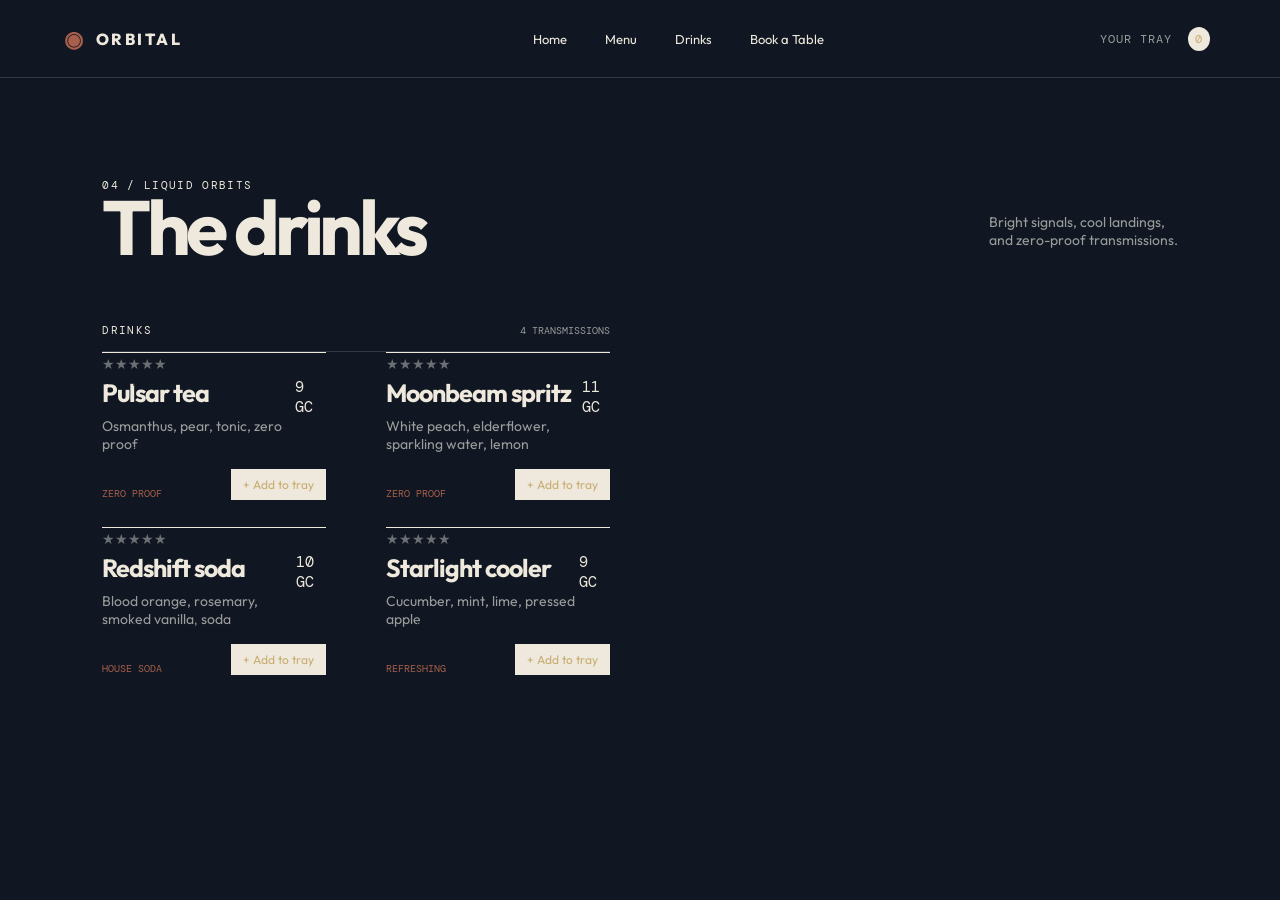
==== drinks.html @ b209c25a "fourth version" ====
<!doctype html>
<html lang="en">
<head>
  <meta charset="UTF-8">
  <meta name="viewport" content="width=device-width, initial-scale=1">
  <title>ORBITAL — Drinks</title>
  <link rel="preconnect" href="https://fonts.googleapis.com">
  <link rel="preconnect" href="https://fonts.gstatic.com" crossorigin>
  <link href="https://fonts.googleapis.com/css2?family=DM+Mono&family=Outfit:wght@400;600;800&display=swap" rel="stylesheet">
  <link rel="stylesheet" href="styles.css">
</head>
<body data-menu-type="drinks">
  <header class="site-header">
    <a class="brand" href="index.html"><span class="brand-orbit">◉</span>ORBITAL</a>
    <nav><a href="index.html">Home</a><a href="menu.html">Menu</a><a href="drinks.html">Drinks</a><a href="reservation.html">Book a Table</a></nav>
    <button class="cart-trigger" id="cartTrigger">Your tray <span id="cartCount">0</span></button>
  </header>
  <main>
    <section class="menu-section">
      <div class="section-heading"><div><div class="section-kicker">04 / LIQUID ORBITS</div><h2>The drinks</h2></div><p>Bright signals, cool landings,<br>and zero-proof transmissions.</p></div>
      <div class="menu-grid" id="menuGrid"></div>
    </section>
  </main>
  <aside class="tray" id="tray"><div class="tray-head"><div><div class="section-kicker">YOUR TRAY</div><h2>Ready for launch?</h2></div><button id="closeTray" class="close">×</button></div><div id="cartItems" class="cart-items"></div><div class="cart-summary"><div><span>Subtotal</span><strong id="subtotal">0 GC</strong></div><div class="discount-row"><span>Orbit discount (10%)</span><strong id="discount">− 0 GC</strong></div><div class="freebie"><span>✦</span><p><strong>Free dessert unlocked</strong><br><small>On orders over 50 GC</small></p><b id="freebieStatus">LOCKED</b></div><div class="total"><span>Total</span><strong id="total">0 GC</strong></div><button class="button button-dark checkout" id="checkout">Send to the kitchen ↗</button></div></aside><div class="overlay" id="overlay"></div>
  <script src="menu.js"></script><script src="app.js"></script>
</body>
</html>
---- styles.css ----
:root{--ink:#17191d;--paper:#f1eee7;--acid:#d9ff58;--orange:#ff633f;--muted:#72736f;--line:#cbc8c0}*{box-sizing:border-box}html{scroll-behavior:smooth}body{margin:0;background:var(--paper);color:var(--ink);font-family:Outfit, sans-serif}button,input,select{font:inherit}button{cursor:pointer;border:0}.site-header{height:78px;border-bottom:1px solid var(--line);display:flex;align-items:center;justify-content:space-between;padding:0 5vw;background:var(--paper);position:sticky;top:0;z-index:5}.brand{font-weight:800;letter-spacing:.16em;text-decoration:none;color:var(--ink);display:flex;gap:10px;align-items:center}.brand-orbit{font-size:22px;color:var(--orange)}nav{display:flex;gap:38px;margin-left:80px}nav a,.text-link{color:var(--ink);text-decoration:none;font-size:13px}.cart-trigger{background:none;text-transform:uppercase;font:12px 'DM Mono';letter-spacing:.08em}.cart-trigger span{background:var(--ink);color:var(--acid);border-radius:50%;padding:4px 7px;margin-left:8px}.hero{min-height:635px;display:grid;grid-template-columns:48% 52%;background:var(--orange)}.hero-copy{padding:105px 8vw}.eyebrow,.section-kicker{font:11px 'DM Mono';letter-spacing:.12em;text-transform:uppercase}.hero h1{font-size:clamp(60px,8vw,125px);line-height:.88;letter-spacing:-.07em;margin:36px 0}.hero h1 em,h2 em{font-family:Georgia,serif;font-weight:400}.hero-text{font-size:17px;line-height:1.45;max-width:330px}.hero-actions{display:flex;gap:27px;align-items:center;margin-top:40px}.button{padding:17px 22px;text-transform:uppercase;font:11px 'DM Mono';letter-spacing:.06em}.button span{margin-left:25px}.button-light{background:var(--paper)}.button-dark{background:var(--ink);color:var(--acid)}.hero-art{position:relative;overflow:hidden;background:#16191d}.planet{position:absolute;width:410px;height:410px;border-radius:50%;background:var(--acid);left:24%;top:15%;box-shadow:inset -65px -20px 0 rgba(0,0,0,.08)}.planet:after{content:'';position:absolute;width:155px;height:45px;background:var(--orange);border-radius:50%;top:185px;left:110px;transform:rotate(-22deg)}.planet-ring{position:absolute;width:570px;height:100px;border:2px solid var(--paper);border-radius:50%;left:11%;top:42%;transform:rotate(-20deg)}.horizon{position:absolute;bottom:-210px;left:-10%;width:120%;height:350px;border-radius:50% 50% 0 0;background:#353942}.art-label{position:absolute;right:30px;bottom:30px;color:var(--acid);font:11px 'DM Mono'}.stars{position:absolute;inset:0;background-image:radial-gradient(var(--paper) 1px,transparent 1px);background-size:63px 63px;opacity:.6}.manifesto,.reserve{display:grid;grid-template-columns:1fr 2fr .5fr;gap:40px;padding:120px 8vw;border-bottom:1px solid var(--line)}h2{font-size:clamp(42px,6vw,82px);line-height:.92;letter-spacing:-.06em;margin:0}h2 span{font-family:Georgia,serif;font-weight:400}.manifesto p{max-width:410px;line-height:1.55;color:#555}.manifesto-stat{align-self:end;display:flex;gap:14px;align-items:center}.manifesto-stat strong{font-size:62px;letter-spacing:-.08em}.manifesto-stat span{font:10px 'DM Mono';text-transform:uppercase}.menu-section{padding:100px 8vw}.section-heading{display:flex;justify-content:space-between;align-items:end;margin-bottom:60px}.section-heading p{color:var(--muted);font-size:14px}.menu-grid{display:grid;grid-template-columns:repeat(2,1fr);gap:0 60px}.dish{border-top:1px solid var(--ink);padding:24px 0 27px;position:relative}.dish-top{display:flex;justify-content:space-between}.dish h3{font-size:25px;margin:0 0 8px;letter-spacing:-.04em}.dish p{margin:0;color:var(--muted);font-size:14px}.dish-price{font:15px 'DM Mono'}.dish-tag{font:10px 'DM Mono';text-transform:uppercase;color:var(--orange);margin-top:12px;display:block}.dish-actions{display:flex;justify-content:space-between;align-items:end;margin-top:16px}.add{background:var(--ink);color:var(--acid);padding:8px 12px;font-size:12px}.stars{color:#aaa;letter-spacing:2px}.stars button{background:none;color:inherit;font-size:14px;padding:0}.stars button.active{color:var(--orange)}.rating-strip{background:var(--acid);padding:75px 8vw;display:grid;grid-template-columns:1fr 2fr .4fr;align-items:center}.rating-number{font-size:90px;letter-spacing:-.09em;line-height:1}.rating-stars{color:var(--orange);font-size:25px;letter-spacing:5px}.rating-strip p{font:11px 'DM Mono';text-transform:uppercase}.rating-strip blockquote{font-size:38px;letter-spacing:-.04em;margin:0}.rating-strip cite{font:11px 'DM Mono';display:block;margin-top:25px;font-style:normal}.rating-mark{font-size:70px}.reserve{background:var(--orange);border:0}.reserve p{max-width:330px}.reserve form{display:grid;grid-template-columns:1fr 1fr;gap:23px;align-self:center}.reserve label{font:11px 'DM Mono';text-transform:uppercase}.reserve input,.reserve select{display:block;background:none;border:0;border-bottom:1px solid var(--ink);width:100%;padding:12px 0;outline:none}.reserve .button{margin-top:15px;grid-column:span 2}.form-message{grid-column:span 2;margin:0;font:11px 'DM Mono';min-height:16px}.form-message.success{color:var(--ink)}footer{padding:27px 5vw;display:flex;justify-content:space-between;font:10px 'DM Mono';color:var(--muted)}.tray{position:fixed;z-index:10;right:-480px;top:0;width:min(480px,100%);height:100%;background:var(--paper);padding:38px;transition:right .3s;display:flex;flex-direction:column}.tray.open{right:0}.tray-head{display:flex;justify-content:space-between}.tray h2{font-size:38px;margin-top:15px}.close{font-size:28px;background:none}.cart-items{overflow:auto;margin-top:40px;flex:1}.cart-line{display:flex;justify-content:space-between;border-top:1px solid var(--line);padding:17px 0}.cart-line h4{margin:0 0 7px;font-size:17px}.qty button{background:none;font-size:18px;margin:0 5px}.cart-summary>div{display:flex;justify-content:space-between;margin:12px 0;font:13px 'DM Mono'}.discount-row{color:var(--orange)}.freebie{background:var(--acid);padding:14px!important;align-items:center}.freebie p{margin:0!important;font:13px Outfit!important;flex:1}.freebie b{font:9px 'DM Mono'}.total{border-top:1px solid var(--ink);padding-top:17px;font-size:18px!important}.checkout{width:100%;margin-top:15px}.overlay{display:none;position:fixed;inset:0;background:#0008;z-index:9}.overlay.show{display:block}.modal{display:none;position:fixed;z-index:20;left:50%;top:50%;transform:translate(-50%,-50%);background:var(--paper);padding:45px;width:350px;text-align:center}.modal.show{display:block}.modal h3{font-size:30px;margin:20px 0}.rating-picker button{background:none;color:#bbb;font-size:35px}.rating-picker button:hover,.rating-picker button.selected{color:var(--orange)}
@media(max-width:720px){nav{display:none}.hero{grid-template-columns:1fr}.hero-copy{padding:70px 8vw}.hero-art{height:360px}.manifesto,.reserve{display:block;padding:75px 8vw}.manifesto h2,.reserve h2{margin:35px 0}.manifesto-stat{margin-top:40px}.menu-section{padding:70px 8vw}.section-heading{display:block}.section-heading p{margin-top:25px}.menu-grid{grid-template-columns:1fr}.rating-strip{display:block;padding:60px 8vw}.rating-strip blockquote{font-size:30px;margin-top:50px}.rating-mark{display:none}footer{gap:15px;flex-wrap:wrap}.tray{padding:28px}.reserve form{margin-top:45px}}

/* Deep-space palette */
:root{--ink:#eee9dc;--paper:#101722;--acid:#c9ad72;--orange:#a85f4b;--muted:#9a9b9b;--line:#303846}
.cart-trigger{color:var(--muted)}
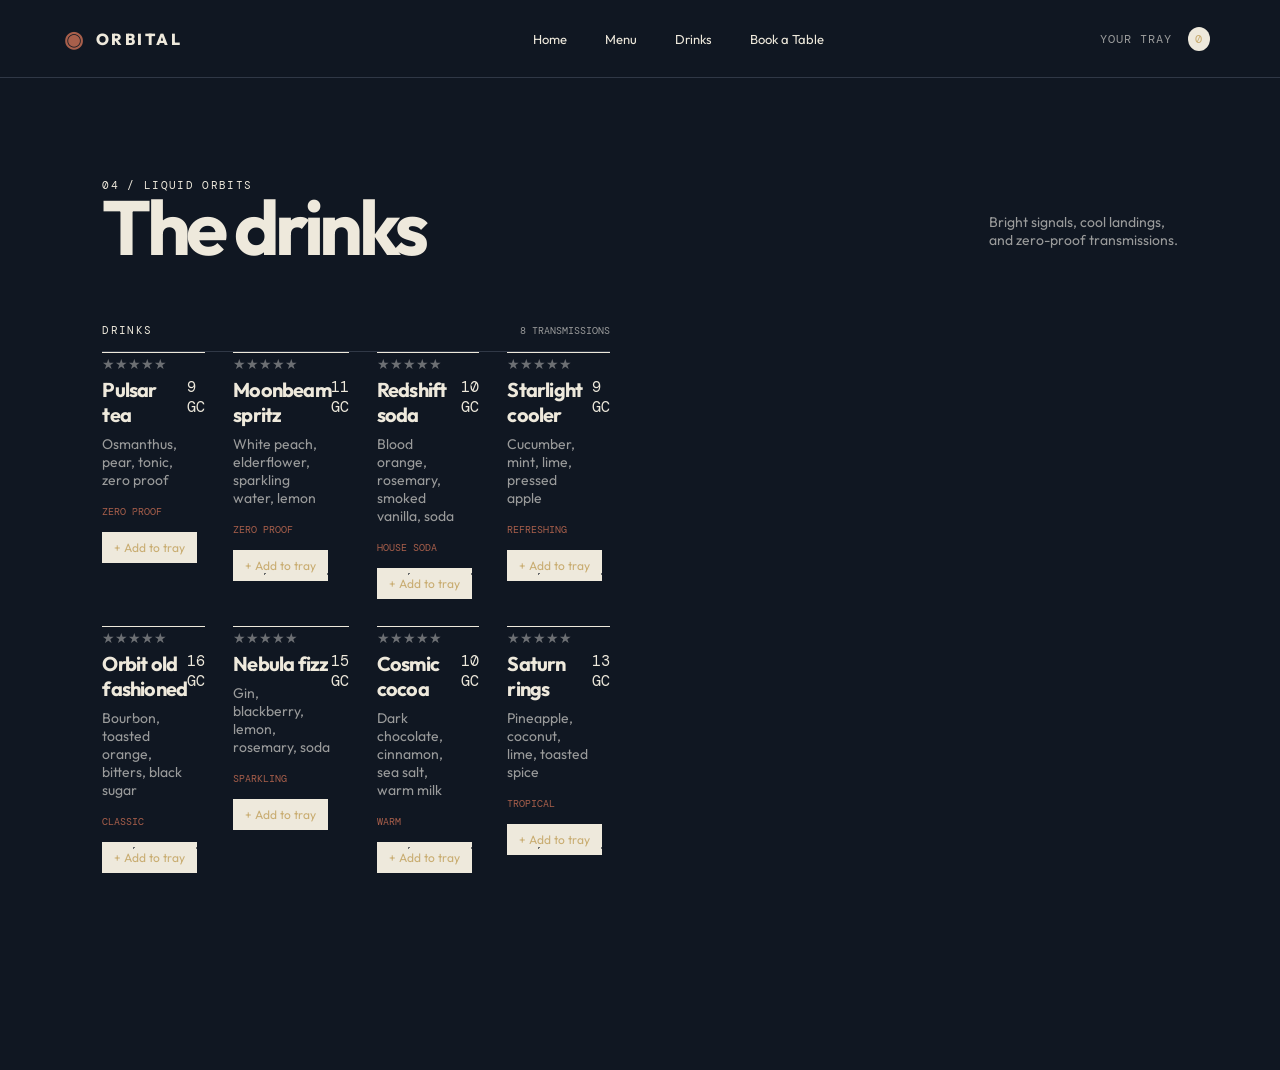
==== commit 5346cd98: "sixth version" ====
--- a/drinks.html
+++ b/drinks.html
@@ -9,7 +9,7 @@
   <link href="https://fonts.googleapis.com/css2?family=DM+Mono&family=Outfit:wght@400;600;800&display=swap" rel="stylesheet">
   <link rel="stylesheet" href="styles.css">
 </head>
-<body data-menu-type="drinks">
+<body class="drinks-page" data-menu-type="drinks">
   <header class="site-header">
     <a class="brand" href="index.html"><span class="brand-orbit">◉</span>ORBITAL</a>
     <nav><a href="index.html">Home</a><a href="menu.html">Menu</a><a href="drinks.html">Drinks</a><a href="reservation.html">Book a Table</a></nav>
